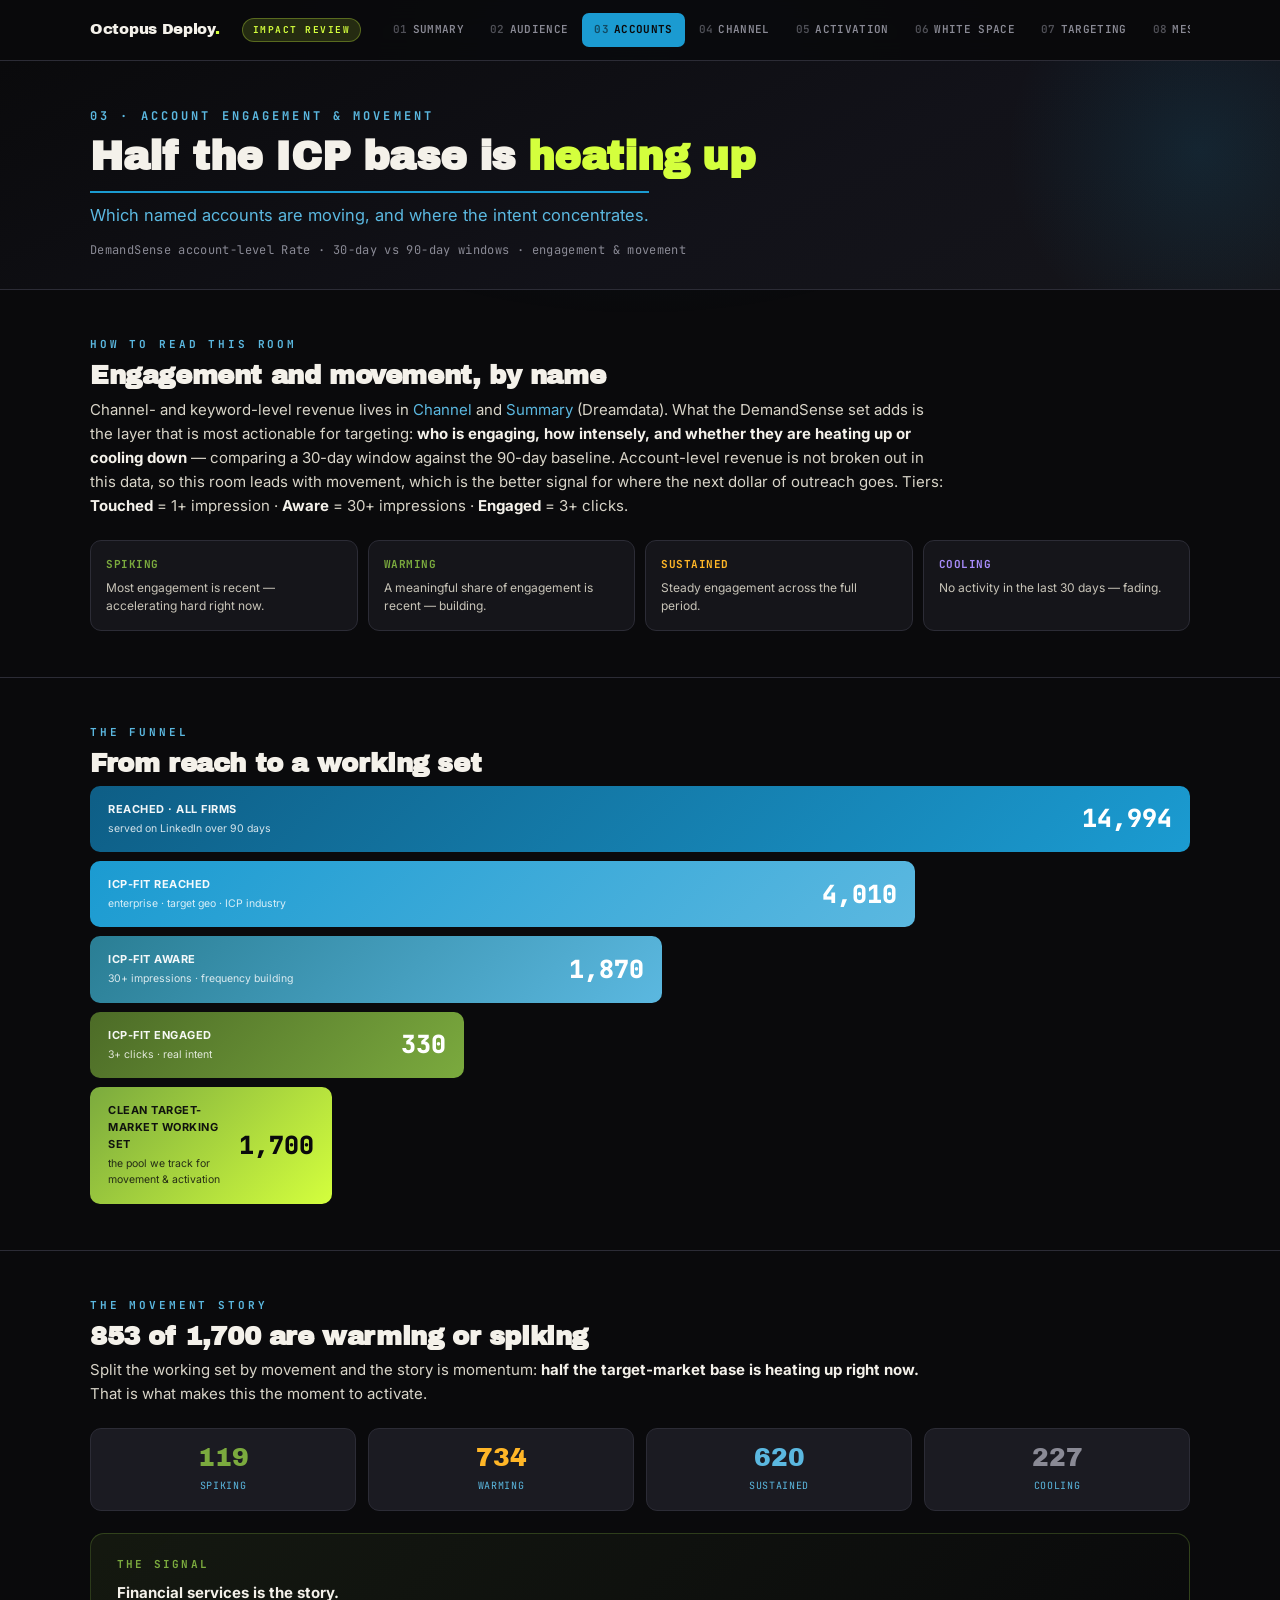
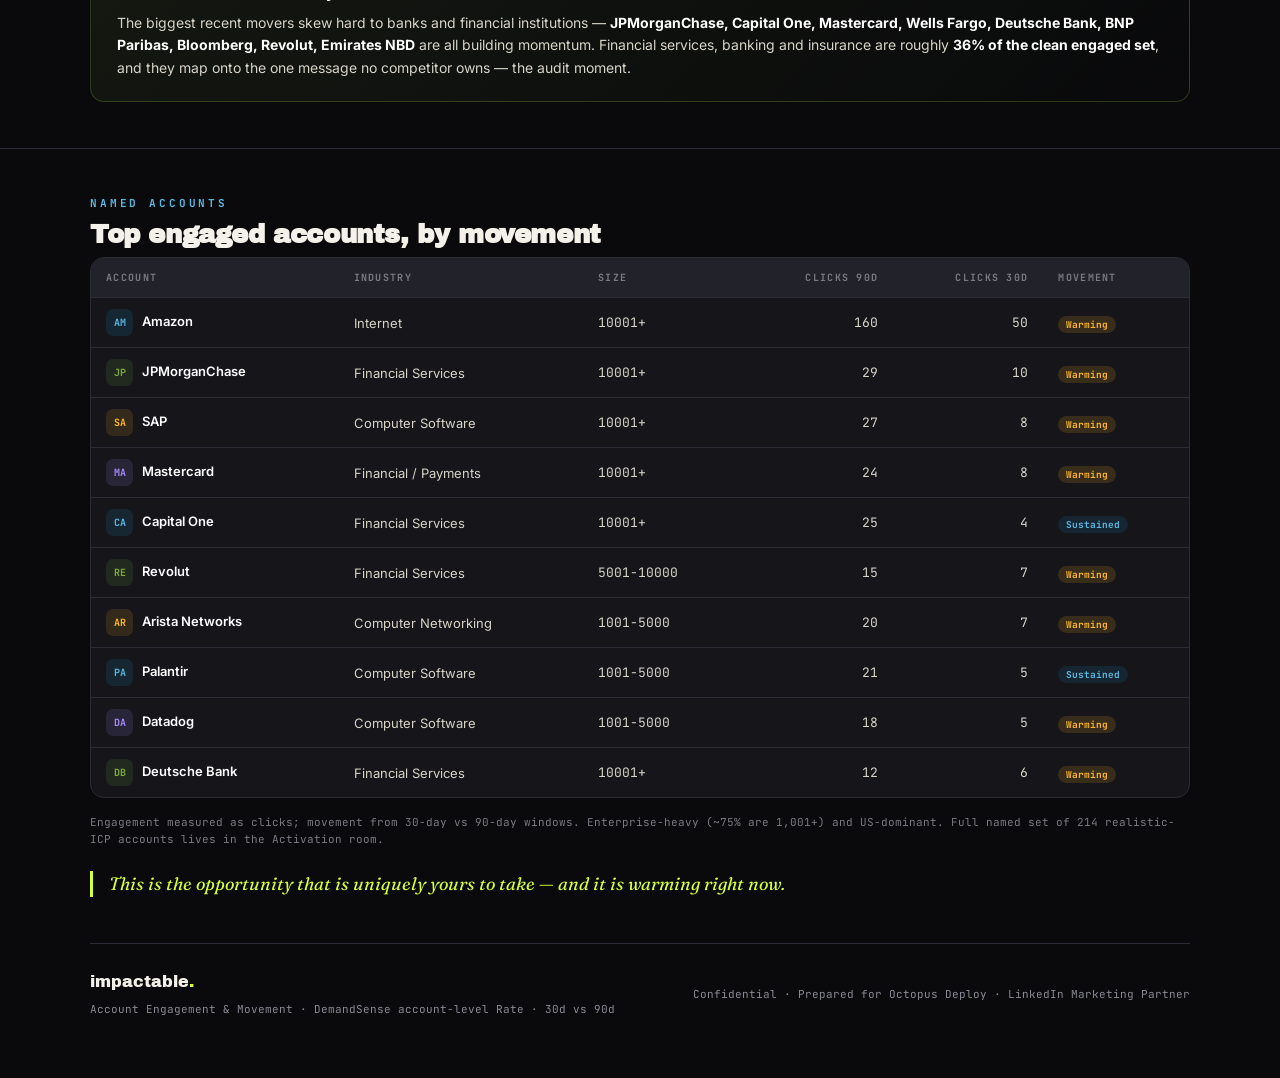
==== accounts.html @ c2908050 "Add files via upload" ====
<!DOCTYPE html><html lang="en"><head><meta charset="UTF-8"><meta name="viewport" content="width=device-width,initial-scale=1"><meta name="robots" content="noindex,nofollow">
<title>Accounts — Octopus Deploy Intelligence Room</title>
<link rel="preconnect" href="https://fonts.googleapis.com"><link rel="preconnect" href="https://fonts.gstatic.com" crossorigin>
<link href="https://fonts.googleapis.com/css2?family=Archivo+Black&family=Fraunces:ital,opsz,wght@0,9..144,400;0,9..144,500;0,9..144,600;1,9..144,400&family=Inter:wght@400;500;600;700;800&family=JetBrains+Mono:wght@400;500;700&display=swap" rel="stylesheet">
<link rel="stylesheet" href="tokens.css"></head><body><div class="glow"></div><nav class="nav"><div class="row"><a class="brand" href="index.html">Octopus Deploy<span class="d">.</span></a><span class="phase">Impact Review</span><div class="tabs"><a class="tab" href="index.html"><span class="n">01</span>Summary</a><a class="tab" href="audience.html"><span class="n">02</span>Audience</a><a class="tab active" href="accounts.html"><span class="n">03</span>Accounts</a><a class="tab" href="channel.html"><span class="n">04</span>Channel</a><a class="tab" href="activation.html"><span class="n">05</span>Activation</a><a class="tab" href="white-space.html"><span class="n">06</span>White Space</a><a class="tab" href="targeting.html"><span class="n">07</span>Targeting</a><a class="tab" href="messaging.html"><span class="n">08</span>Messaging</a><a class="tab" href="next-90.html"><span class="n">09</span>Next 90 Days</a><a class="tab" href="sources.html"><span class="n">10</span>Sources</a></div></div></nav>
<div class="rhero"><div class="wrap">
  <div class="rk">03 · Account Engagement &amp; Movement</div>
  <h1>Half the ICP base is <span class="c">heating up</span></h1>
  <div class="rsub">Which named accounts are moving, and where the intent concentrates.</div>
  <div class="rmeta">DemandSense account-level Rate · 30-day vs 90-day windows · engagement &amp; movement</div>
</div></div>

<section><div class="wrap">
  <div class="sl">How to read this room</div>
  <h2 class="st">Engagement and movement, by name</h2>
  <p class="sd">Channel- and keyword-level revenue lives in <a href="channel.html" style="color:var(--accent-bright)">Channel</a> and <a href="index.html" style="color:var(--accent-bright)">Summary</a> (Dreamdata). What the DemandSense set adds is the layer that is most actionable for targeting: <b>who is engaging, how intensely, and whether they are heating up or cooling down</b> — comparing a 30-day window against the 90-day baseline. Account-level revenue is not broken out in this data, so this room leads with movement, which is the better signal for where the next dollar of outreach goes. Tiers: <b>Touched</b> = 1+ impression · <b>Aware</b> = 30+ impressions · <b>Engaged</b> = 3+ clicks.</p>
  <div class="conf">
    <div class="cft high"><div class="ct">Spiking</div><p>Most engagement is recent — accelerating hard right now.</p></div>
    <div class="cft high"><div class="ct">Warming</div><p>A meaningful share of engagement is recent — building.</p></div>
    <div class="cft med"><div class="ct">Sustained</div><p>Steady engagement across the full period.</p></div>
    <div class="cft dir"><div class="ct">Cooling</div><p>No activity in the last 30 days — fading.</p></div>
  </div>
</div></section>

<section><div class="wrap">
  <div class="sl">The funnel</div>
  <h2 class="st">From reach to a working set</h2>
  <div class="funnel">
    <div class="fbar" style="background:linear-gradient(135deg,var(--accent-deep),var(--accent))"><div><div class="fn">REACHED · ALL FIRMS</div><div class="fnote">served on LinkedIn over 90 days</div></div><div class="fv">14,994</div></div>
    <div class="fbar" style="background:linear-gradient(135deg,var(--accent),var(--accent-bright));width:75%"><div><div class="fn">ICP-FIT REACHED</div><div class="fnote">enterprise · target geo · ICP industry</div></div><div class="fv">4,010</div></div>
    <div class="fbar" style="background:linear-gradient(135deg,#2A7E94,var(--accent-bright));width:52%"><div><div class="fn">ICP-FIT AWARE</div><div class="fnote">30+ impressions · frequency building</div></div><div class="fv">1,870</div></div>
    <div class="fbar" style="background:linear-gradient(135deg,#4C6B27,var(--positive));width:34%"><div><div class="fn">ICP-FIT ENGAGED</div><div class="fnote">3+ clicks · real intent</div></div><div class="fv">330</div></div>
    <div class="fbar" style="background:linear-gradient(135deg,var(--positive),var(--canopy));width:22%;color:var(--asphalt)"><div><div class="fn">CLEAN TARGET-MARKET WORKING SET</div><div class="fnote">the pool we track for movement &amp; activation</div></div><div class="fv">1,700</div></div>
  </div>
</div></section>

<section><div class="wrap">
  <div class="sl">The movement story</div>
  <h2 class="st">853 of 1,700 are warming or spiking</h2>
  <p class="sd">Split the working set by movement and the story is momentum: <b>half the target-market base is heating up right now.</b> That is what makes this the moment to activate.</p>
  <div class="band">
    <div class="kn"><div class="v" style="color:var(--positive)">119</div><div class="k">Spiking</div></div>
    <div class="kn"><div class="v" style="color:var(--warn)">734</div><div class="k">Warming</div></div>
    <div class="kn"><div class="v" style="color:var(--accent-bright)">620</div><div class="k">Sustained</div></div>
    <div class="kn"><div class="v" style="color:var(--muted)">227</div><div class="k">Cooling</div></div>
  </div>
  <div class="callout good"><div class="l">The signal</div><h4>Financial services is the story.</h4><p>The biggest recent movers skew hard to banks and financial institutions — <strong>JPMorganChase, Capital One, Mastercard, Wells Fargo, Deutsche Bank, BNP Paribas, Bloomberg, Revolut, Emirates NBD</strong> are all building momentum. Financial services, banking and insurance are roughly <strong>36% of the clean engaged set</strong>, and they map onto the one message no competitor owns — the audit moment.</p></div>
</div></section>

<section><div class="wrap">
  <div class="sl">Named accounts</div>
  <h2 class="st">Top engaged accounts, by movement</h2>
  <div class="tw"><table>
    <thead><tr><th>Account</th><th>Industry</th><th>Size</th><th class="r">Clicks 90d</th><th class="r">Clicks 30d</th><th>Movement</th></tr></thead>
    <tbody>
      <tr><td><span class="av" style="background:#1B9BD122;color:#5BB8E0">AM</span><span class="co">Amazon</span></td><td>Internet</td><td class="mono">10001+</td><td class="r mono">160</td><td class="r mono">50</td><td><span class="mv wrm">Warming</span></td></tr>
      <tr><td><span class="av" style="background:#7BAA3E22;color:#7BAA3E">JP</span><span class="co">JPMorganChase</span></td><td>Financial Services</td><td class="mono">10001+</td><td class="r mono">29</td><td class="r mono">10</td><td><span class="mv wrm">Warming</span></td></tr>
      <tr><td><span class="av" style="background:#FFB62722;color:#FFB627">SA</span><span class="co">SAP</span></td><td>Computer Software</td><td class="mono">10001+</td><td class="r mono">27</td><td class="r mono">8</td><td><span class="mv wrm">Warming</span></td></tr>
      <tr><td><span class="av" style="background:#A78BFA22;color:#A78BFA">MA</span><span class="co">Mastercard</span></td><td>Financial / Payments</td><td class="mono">10001+</td><td class="r mono">24</td><td class="r mono">8</td><td><span class="mv wrm">Warming</span></td></tr>
      <tr><td><span class="av" style="background:#1B9BD122;color:#5BB8E0">CA</span><span class="co">Capital One</span></td><td>Financial Services</td><td class="mono">10001+</td><td class="r mono">25</td><td class="r mono">4</td><td><span class="mv sus">Sustained</span></td></tr>
      <tr><td><span class="av" style="background:#7BAA3E22;color:#7BAA3E">RE</span><span class="co">Revolut</span></td><td>Financial Services</td><td class="mono">5001-10000</td><td class="r mono">15</td><td class="r mono">7</td><td><span class="mv wrm">Warming</span></td></tr>
      <tr><td><span class="av" style="background:#FFB62722;color:#FFB627">AR</span><span class="co">Arista Networks</span></td><td>Computer Networking</td><td class="mono">1001-5000</td><td class="r mono">20</td><td class="r mono">7</td><td><span class="mv wrm">Warming</span></td></tr>
      <tr><td><span class="av" style="background:#1B9BD122;color:#5BB8E0">PA</span><span class="co">Palantir</span></td><td>Computer Software</td><td class="mono">1001-5000</td><td class="r mono">21</td><td class="r mono">5</td><td><span class="mv sus">Sustained</span></td></tr>
      <tr><td><span class="av" style="background:#A78BFA22;color:#A78BFA">DA</span><span class="co">Datadog</span></td><td>Computer Software</td><td class="mono">1001-5000</td><td class="r mono">18</td><td class="r mono">5</td><td><span class="mv wrm">Warming</span></td></tr>
      <tr><td><span class="av" style="background:#7BAA3E22;color:#7BAA3E">DB</span><span class="co">Deutsche Bank</span></td><td>Financial Services</td><td class="mono">10001+</td><td class="r mono">12</td><td class="r mono">6</td><td><span class="mv wrm">Warming</span></td></tr>
    </tbody>
  </table></div>
  <div class="srcnote">Engagement measured as clicks; movement from 30-day vs 90-day windows. Enterprise-heavy (~75% are 1,001+) and US-dominant. Full named set of 214 realistic-ICP accounts lives in the Activation room.</div>
  <p class="sowhat">This is the opportunity that is uniquely yours to take — and it is warming right now.</p>
</div></section>
<div class="wrap"><div class="foot"><div><div class="fb">impactable<span class="d">.</span></div><div class="ft" style="margin-top:6px">Account Engagement &amp; Movement · DemandSense account-level Rate · 30d vs 90d</div></div><div class="ft">Confidential · Prepared for Octopus Deploy · LinkedIn Marketing Partner</div></div></div></body></html>
---- tokens.css ----
/* =====================================================================
   IMPACTABLE INTELLIGENCE ROOM — SHARED DESIGN SYSTEM
   Impactable Brand Bible v2 · client-agnostic template
   ---------------------------------------------------------------------
   Swap --accent (+ tints) per client. Everything else stays fixed.
   Linked by every page; edit here and all pages update.
   Fonts (load once in <head>):
   Archivo Black (display) · Fraunces (editorial) · Inter (body) · JetBrains Mono (data)
   ===================================================================== */
:root{
  /* === ACCENT (client-configurable) — Octopus = Impactable blue ===== */
  --accent:#1B9BD1; --accent-bright:#5BB8E0; --accent-deep:#0E5E86;
  --accent-soft:rgba(27,155,209,.12); --accent-soft-2:rgba(27,155,209,.26);
  /* signature secondary highlight (fixed brand) */
  --canopy:#D4FF3D; --canopy-soft:rgba(212,255,61,.14);
  /* === NEUTRAL RAMP (fixed) ========================================= */
  --asphalt:#0A0A0C; --navy:#0A0A0C; --concrete:#15151A; --court:#22222A; --court2:#1B1B22;
  --border:#2C2C36; --border2:#393943; --surface:#1C1C22;
  --bone:#F4F1EA; --white-bright:#FFFFFF; --chalk:#D8D4C8; --slate:#C8C4B8; --muted:#8A8A95; --slate-dim:#7A7A82;
  /* === SEMANTIC (verdict/status; fixed) ============================= */
  --positive:#7BAA3E; --warn:#FFB627; --alert:#FF5A1F; --info:#A78BFA; --li:#0A66C2;
  --positive-soft:rgba(123,170,62,.16); --warn-soft:rgba(255,182,39,.15); --alert-soft:rgba(255,90,31,.15); --info-soft:rgba(167,139,250,.16);
  /* === SCALE / TYPE ================================================= */
  --maxw:1160px; --radius-sm:8px; --radius:12px; --radius-lg:14px; --radius-xl:16px;
  --font:'Inter',-apple-system,system-ui,sans-serif; --disp:'Archivo Black',sans-serif; --serif:'Fraunces',serif; --mono:'JetBrains Mono',monospace;
}
*{margin:0;padding:0;box-sizing:border-box}
html{scroll-behavior:smooth}
body{background:var(--asphalt);color:var(--bone);font-family:var(--font);line-height:1.55;-webkit-font-smoothing:antialiased}
a{color:inherit;text-decoration:none}
.wrap,.container{max-width:var(--maxw);margin:0 auto;padding:0 30px;position:relative;z-index:1}
.mono{font-family:var(--mono)} .serif{font-family:var(--serif)} .canopy{color:var(--canopy)} .blue{color:var(--accent-bright)}

/* decorative */
.glow{position:fixed;top:-200px;left:50%;transform:translateX(-50%);width:900px;height:520px;background:radial-gradient(ellipse,rgba(27,155,209,.10),transparent 70%);z-index:0;pointer-events:none}

/* ---------- NAV ---------- */
.nav{position:sticky;top:0;z-index:50;background:rgba(10,10,12,.88);backdrop-filter:blur(12px);border-bottom:1px solid var(--border)}
.nav .row{display:flex;align-items:center;gap:20px;height:60px;max-width:var(--maxw);margin:0 auto;padding:0 30px}
.brand{font-family:var(--disp);font-size:15px;letter-spacing:-.3px;white-space:nowrap;color:var(--bone);flex:0 0 auto}
.brand .d{color:var(--canopy)}
.phase{font-family:var(--mono);font-size:9.5px;font-weight:700;letter-spacing:1.5px;text-transform:uppercase;color:var(--canopy);background:var(--canopy-soft);border:1px solid rgba(212,255,61,.3);padding:4px 10px;border-radius:100px;white-space:nowrap;margin-left:2px}
.tabs{display:flex;gap:2px;margin-left:auto;overflow-x:auto;scrollbar-width:none}
.tabs::-webkit-scrollbar{display:none}
.tab{font-family:var(--mono);font-size:11px;letter-spacing:.03em;color:var(--muted);padding:7px 11px;border-radius:7px;white-space:nowrap;border:1px solid transparent;transition:.15s;text-transform:uppercase;font-weight:600}
.tab:hover{color:var(--bone);background:var(--concrete)}
.tab.active{color:var(--asphalt);background:var(--accent);font-weight:700}
.tab .n{opacity:.55;margin-right:5px}

/* ---------- HERO (home) ---------- */
.hero{background:linear-gradient(155deg,#0A0A0C 0%,#101019 55%,#15151A 100%);border-bottom:1px solid var(--border);padding:60px 0 52px;position:relative;overflow:hidden}
.hero::after{content:"";position:absolute;right:-150px;top:-130px;width:480px;height:480px;background:radial-gradient(circle,rgba(27,155,209,.16),transparent 65%)}
.hero::before{content:"";position:absolute;left:-160px;bottom:-160px;width:380px;height:380px;background:radial-gradient(circle,rgba(212,255,61,.10),transparent 65%)}
.hero .wrap{position:relative;z-index:2}
.hk{font-family:var(--mono);font-size:12px;letter-spacing:.28em;color:var(--accent-bright);font-weight:700;text-transform:uppercase}
.htitle{font-family:var(--disp);font-size:52px;line-height:1.02;margin:14px 0 4px;letter-spacing:-.5px}
.htitle .c{color:var(--canopy)} .htitle .b{color:var(--accent-bright)}
.hlede{font-family:var(--serif);font-size:21px;line-height:1.42;color:var(--bone);max-width:780px;margin-top:16px}
.hlede b{color:var(--canopy);font-weight:600}
.hmeta{display:flex;gap:26px;flex-wrap:wrap;margin-top:26px}
.hmeta span{font-family:var(--mono);font-size:12px;color:var(--muted)}
.hmeta span b{display:block;color:var(--accent-bright);font-size:10px;letter-spacing:1.3px;text-transform:uppercase;margin-bottom:3px;font-weight:700}

/* ---------- PAGE HERO (interior) ---------- */
.rhero{padding:46px 0 30px;border-bottom:1px solid var(--border);background:linear-gradient(155deg,#0A0A0C 0%,#121219 60%,#15151A 100%);position:relative;overflow:hidden}
.rhero::after{content:"";position:absolute;right:-130px;top:-120px;width:420px;height:420px;background:radial-gradient(circle,rgba(27,155,209,.13),transparent 65%)}
.rhero .wrap{position:relative;z-index:2}
.rk{font-family:var(--mono);font-size:12px;letter-spacing:.26em;color:var(--accent-bright);font-weight:700;text-transform:uppercase}
.rhero h1{font-family:var(--disp);font-size:40px;line-height:1.04;margin:10px 0 4px;letter-spacing:-.4px}
.rhero h1 .c{color:var(--canopy)}
.rsub{font-size:16.5px;color:var(--blue-soft);color:var(--accent-bright);margin-top:10px;border-top:2px solid var(--accent);padding-top:10px;display:inline-block}
.rmeta{font-family:var(--mono);font-size:12px;color:var(--muted);margin-top:12px;letter-spacing:.03em}

/* ---------- SECTION PRIMITIVES ---------- */
section{padding:46px 0;border-bottom:1px solid var(--border)}
section:last-of-type{border-bottom:none}
.sl{font-family:var(--mono);font-size:11px;letter-spacing:.26em;text-transform:uppercase;color:var(--accent-bright);font-weight:700;margin-bottom:8px}
.st{font-family:var(--disp);font-size:26px;letter-spacing:-.4px;margin-bottom:8px;line-height:1.1}
.sd{color:var(--chalk);font-size:15px;max-width:860px;margin-bottom:22px;line-height:1.6}
.sd b{color:var(--bone)}
.sowhat{font-family:var(--serif);font-size:18px;font-style:italic;color:var(--canopy);margin-top:24px;padding-left:16px;border-left:3px solid var(--canopy);line-height:1.45}
.srcnote{font-family:var(--mono);font-size:11px;color:var(--slate-dim);margin-top:16px;line-height:1.5}

/* ---------- STAT CARDS ---------- */
.sg{display:grid;grid-template-columns:repeat(auto-fit,minmax(190px,1fr));gap:14px;margin-bottom:6px}
.sc{background:var(--concrete);border:1px solid var(--border);border-radius:var(--radius-lg);padding:22px;transition:.2s}
.sc:hover{border-color:var(--accent-soft-2);transform:translateY(-2px)}
.sc .lb{font-family:var(--mono);font-size:10px;letter-spacing:1.4px;text-transform:uppercase;color:var(--slate-dim);font-weight:600;margin-bottom:8px}
.sc .vl{font-family:var(--disp);font-size:30px;letter-spacing:-1px;line-height:1;color:var(--bone)}
.sc .vl .u{font-size:17px;color:var(--accent-bright)}
.sc .sb{font-size:11.5px;color:var(--slate);margin-top:8px;line-height:1.45}
.c-canopy .vl{color:var(--canopy)} .c-blue .vl{color:var(--accent-bright)} .c-moss .vl{color:var(--positive)} .c-clay .vl{color:var(--warn)} .c-white .vl{color:var(--white-bright)}

/* key numbers band */
.band{display:grid;grid-template-columns:repeat(auto-fit,minmax(150px,1fr));gap:12px}
.kn{background:var(--court2);border:1px solid var(--border);border-radius:11px;padding:16px;text-align:center}
.kn .v{font-family:var(--disp);font-size:25px;color:var(--canopy);line-height:1}
.kn .k{font-family:var(--mono);font-size:10px;color:var(--accent-bright);text-transform:uppercase;letter-spacing:.07em;margin-top:8px}

/* ---------- CARDS / TWO-COL ---------- */
.two{display:grid;grid-template-columns:1.1fr .9fr;gap:22px}
.cc{background:var(--concrete);border:1px solid var(--border);border-radius:var(--radius-lg);padding:24px}
.cc h3{font-size:14px;font-weight:700;margin-bottom:4px} .cc .h3sub{font-size:12px;color:var(--slate-dim);margin-bottom:16px}
.grid{display:flex;flex-wrap:wrap;gap:14px}
.g2>*{flex:1 1 calc(50% - 7px)} .g3>*{flex:1 1 calc(33.333% - 10px)} .g4>*{flex:1 1 calc(25% - 11px)}
.card{background:var(--concrete);border:1px solid var(--border);border-radius:12px;padding:18px 20px}
.card.acc-blue{border-top:3px solid var(--accent)} .card.acc-canopy{border-top:3px solid var(--canopy)} .card.acc-moss{border-top:3px solid var(--positive)} .card.acc-clay{border-top:3px solid var(--warn)} .card.acc-alert{border-top:3px solid var(--alert)}
.card .ck{font-family:var(--mono);font-size:11px;color:var(--accent-bright);letter-spacing:.09em;text-transform:uppercase} .card p{font-size:13.5px;color:var(--chalk);margin-top:8px;line-height:1.5} .card p b{color:var(--bone)}

/* ---------- CALLOUTS / NOTES ---------- */
.callout{border-radius:var(--radius-lg);padding:22px 26px;margin-top:22px}
.callout .l{font-family:var(--mono);font-size:11px;letter-spacing:.2em;text-transform:uppercase;margin-bottom:8px;font-weight:700}
.callout h4{font-size:15px;font-weight:700;margin-bottom:8px} .callout p{font-size:14px;color:var(--chalk);line-height:1.6} .callout p b,.callout p strong{color:var(--white-bright)}
.callout.good{background:linear-gradient(135deg,rgba(123,170,62,.09),transparent);border:1px solid rgba(123,170,62,.3)} .callout.good .l{color:var(--positive)}
.callout.info{background:linear-gradient(135deg,var(--accent-soft),transparent);border:1px solid var(--accent-soft-2)} .callout.info .l{color:var(--accent-bright)}
.callout.canopy{background:linear-gradient(135deg,var(--canopy-soft),rgba(27,155,209,.05));border:1px solid rgba(212,255,61,.4)} .callout.canopy .l{color:var(--canopy)}
.callout.warn{background:linear-gradient(135deg,var(--warn-soft),transparent);border:1px solid rgba(255,182,39,.3)} .callout.warn .l{color:var(--warn)}
.note{background:var(--concrete);border:1px solid var(--border);border-left:4px solid var(--accent);border-radius:11px;padding:16px 20px;margin-top:16px;font-size:13.5px;color:var(--chalk);line-height:1.55} .note b{color:var(--bone)} .note.canopy{border-left-color:var(--canopy)} .note.warn{border-left-color:var(--warn)}

/* ---------- EXPLORE / MODULE CARDS ---------- */
.exg{display:grid;grid-template-columns:repeat(auto-fit,minmax(250px,1fr));gap:16px}
.exc{background:var(--concrete);border:1px solid var(--border);border-radius:var(--radius-xl);padding:24px;display:flex;flex-direction:column;min-height:190px;transition:.2s}
.exc:hover{border-color:var(--accent);transform:translateY(-3px)}
.pill{font-family:var(--mono);font-size:9.5px;letter-spacing:1.4px;text-transform:uppercase;font-weight:700;padding:4px 10px;border-radius:100px;align-self:flex-start;margin-bottom:13px}
.pill.data{background:var(--positive-soft);color:var(--positive)} .pill.found{background:var(--accent-soft);color:var(--accent-bright)} .pill.plan{background:var(--canopy-soft);color:var(--canopy)}
.exc .ex-ey{font-family:var(--mono);font-size:10px;letter-spacing:1.3px;text-transform:uppercase;color:var(--slate-dim);font-weight:600;margin-bottom:6px}
.exc h3{font-family:var(--disp);font-size:18px;letter-spacing:-.3px;margin-bottom:9px;line-height:1.15}
.exc p{font-size:12.5px;color:var(--slate);line-height:1.5;flex-grow:1}
.exc .go{margin-top:15px;font-family:var(--mono);font-size:12px;font-weight:700;color:var(--canopy)} .exc .go::after{content:" →"}

/* ---------- STORY ARC ---------- */
.arc{display:flex;align-items:stretch;gap:0;margin-top:16px;flex-wrap:wrap}
.arcstep{flex:1;min-width:140px;background:var(--concrete);border:1px solid var(--border);border-radius:11px;padding:15px}
.arcstep .num{font-family:var(--mono);font-size:11px;color:var(--accent-bright);font-weight:700}
.arcstep h4{font-size:14px;margin:6px 0 4px;color:var(--bone)} .arcstep p{font-size:12px;color:var(--muted);line-height:1.4}
.arcarrow{display:flex;align-items:center;color:var(--accent);font-size:19px;padding:0 4px}

/* ---------- FUNNELS ---------- */
.funnel{display:flex;flex-direction:column;gap:9px}
.fbar{border-radius:10px;padding:15px 18px;color:var(--white-bright);display:flex;justify-content:space-between;align-items:center;transition:.2s}
.fbar:hover{transform:translateX(3px)}
.fbar .fn{font-size:11px;letter-spacing:.5px;font-weight:700;opacity:.95} .fbar .fnote{font-size:10.5px;opacity:.82;margin-top:3px;font-weight:400;max-width:360px}
.fbar .fv{font-family:var(--mono);font-weight:800;font-size:25px;line-height:1}
.fbar.ghost{background:repeating-linear-gradient(45deg,rgba(122,122,130,.09),rgba(122,122,130,.09) 8px,rgba(122,122,130,.03) 8px,rgba(122,122,130,.03) 16px);border:1px dashed rgba(122,122,130,.34);color:var(--slate)}
.fun{display:flex;flex-wrap:wrap;gap:10px}
.fstep{flex:1;min-width:150px;background:var(--concrete);border:1px solid var(--border);border-radius:var(--radius);padding:16px 18px}
.fstep .fn{font-family:var(--disp);font-size:22px;color:var(--white-bright)} .fstep .fl{font-size:11.5px;color:var(--slate);margin-top:4px;line-height:1.4}

/* ---------- BENCHMARK / SEGMENT BARS ---------- */
.bmk{display:flex;flex-direction:column;gap:13px;margin-top:6px}
.bmkrow{display:flex;align-items:center;gap:12px}
.bmkrow .bl{min-width:150px;font-size:12.5px;color:var(--slate)} .bmkrow .bbar{flex:1;height:14px;background:var(--surface);border-radius:7px;overflow:hidden} .bmkrow .bbar i{display:block;height:100%;border-radius:7px} .bmkrow .bv{min-width:56px;text-align:right;font-family:var(--mono);font-weight:700;font-size:13.5px;color:var(--white-bright)}
.bmknote{font-size:11.5px;color:var(--slate);margin-top:14px;line-height:1.5}
.bar-row{display:flex;align-items:center;gap:14px;padding:9px 0;border-bottom:1px solid var(--border)}
.bar-row:last-child{border-bottom:none}
.bar-row .bl{flex:0 0 210px;font-size:13.5px;color:var(--bone);font-weight:600} .bar-row .bt{flex:1;height:22px;border-radius:5px;background:var(--court);overflow:hidden} .bar-row .bt>i{display:block;height:100%;border-radius:5px} .bar-row .bv{flex:0 0 92px;text-align:right;font-family:var(--mono);font-size:12px;color:var(--chalk)}

/* ---------- TABLES + VERDICT PILLS ---------- */
.tw{overflow-x:auto;border-radius:var(--radius-lg);border:1px solid var(--border);background:var(--concrete)}
table{width:100%;border-collapse:collapse;font-size:13px}
thead{background:var(--court)} th{padding:12px 15px;text-align:left;font-family:var(--mono);font-size:10px;letter-spacing:1.3px;text-transform:uppercase;color:var(--slate-dim);font-weight:700;border-bottom:1px solid var(--border);white-space:nowrap}
th.r,td.r{text-align:right} td{padding:11px 15px;border-bottom:1px solid #1b2735;border-bottom-color:var(--border);white-space:nowrap;color:var(--chalk);vertical-align:middle} tr:last-child td{border-bottom:none} tbody tr:hover{background:rgba(27,155,209,.04)}
td b,.cn{color:var(--white-bright);font-weight:600}
.vb{font-family:var(--mono);font-size:10px;font-weight:700;letter-spacing:.4px;padding:3px 9px;border-radius:6px;white-space:nowrap;text-transform:uppercase}
.vb.v-pos{background:var(--positive-soft);color:var(--positive)} .vb.v-info{background:var(--accent-soft);color:var(--accent-bright)} .vb.v-warn{background:var(--warn-soft);color:var(--warn)} .vb.v-test{background:var(--info-soft);color:var(--info)} .vb.v-alert{background:var(--alert-soft);color:var(--alert)}
.mv{font-family:var(--mono);font-size:9.5px;font-weight:700;padding:2px 8px;border-radius:100px;white-space:nowrap}
.mv.spk{background:var(--positive-soft);color:var(--positive)} .mv.wrm{background:var(--warn-soft);color:var(--warn)} .mv.sus{background:var(--accent-soft);color:var(--accent-bright)} .mv.cool{background:rgba(122,122,130,.15);color:var(--muted)}
.av{display:inline-flex;align-items:center;justify-content:center;width:27px;height:27px;border-radius:7px;font-family:var(--mono);font-size:10px;font-weight:700;flex:0 0 auto;margin-right:9px;vertical-align:middle}
.co{font-weight:600;color:var(--white-bright)}

/* ---------- INSIGHT / PERSONA CARDS ---------- */
.cards{display:grid;grid-template-columns:1fr 1fr;gap:16px}
.ins{background:var(--concrete);border:1px solid var(--border);border-radius:var(--radius);padding:20px} .ins:hover{border-color:var(--accent-soft-2)}
.ins.good{border-left:3px solid var(--positive)} .ins.opp{border-left:3px solid var(--warn)} .ins.ind{border-left:3px solid var(--accent-bright)} .ins.cut{border-left:3px solid var(--alert)}
.ins .tag{font-family:var(--mono);font-size:10px;font-weight:700;letter-spacing:1px;text-transform:uppercase;margin-bottom:8px}
.ins.good .tag{color:var(--positive)} .ins.opp .tag{color:var(--warn)} .ins.ind .tag{color:var(--accent-bright)} .ins.cut .tag{color:var(--alert)}
.ins h4{font-size:15px;font-weight:700;margin-bottom:7px} .ins p{font-size:13px;color:var(--slate);line-height:1.55} .ins b{color:var(--white-bright)}
.pc{background:var(--concrete);border:1px solid var(--border);border-radius:var(--radius);padding:20px;border-top:3px solid var(--positive)}
.pc.champ{border-top-color:var(--positive)} .pc.budget{border-top-color:var(--accent)} .pc.compliance{border-top-color:var(--warn)} .pc.argo{border-top-color:var(--info)}
.pc h4{font-size:16px;font-weight:700;margin-bottom:3px} .pc .role{font-size:12px;color:var(--accent-bright);margin-bottom:12px}
.pc .stats{font-family:var(--mono);font-size:11.5px;color:var(--slate);line-height:1.7;margin-bottom:12px;border-top:1px solid var(--border);border-bottom:1px solid var(--border);padding:10px 0} .pc .stats b{color:var(--white-bright)}
.pc .act{font-size:12.5px;color:var(--slate);line-height:1.55} .pc .act b{color:var(--white-bright)}

/* ---------- STRATEGY BLOCKS ---------- */
.tiers{display:grid;grid-template-columns:repeat(auto-fit,minmax(230px,1fr));gap:16px}
.tier{background:var(--concrete);border:1px solid var(--border);border-radius:var(--radius-lg);padding:22px;border-left:3px solid var(--accent)}
.tier.warm{border-left-color:var(--warn)} .tier.abm{border-left-color:var(--positive)} .tier.cold{border-left-color:var(--slate-dim)} .tier.canopy{border-left-color:var(--canopy)}
.tier .tn{font-size:15px;font-weight:700;margin-bottom:8px} .tier p{font-size:13px;color:var(--slate);line-height:1.55;margin-bottom:8px} .tier ul{list-style:none} .tier li{font-size:12.5px;color:var(--slate);line-height:1.5;margin-bottom:6px;padding-left:14px;position:relative} .tier li::before{content:"";position:absolute;left:0;top:7px;width:6px;height:6px;border-radius:50%;background:var(--accent)} .tier li b{color:var(--white-bright)}
.uvp{background:linear-gradient(135deg,var(--accent-soft),rgba(212,255,61,.04));border:1px solid var(--accent-soft-2);border-radius:var(--radius-lg);padding:24px 26px}
.uvp .l{font-family:var(--mono);font-size:10px;letter-spacing:1.5px;text-transform:uppercase;color:var(--canopy);font-weight:700;margin-bottom:10px} .uvp p{font-family:var(--serif);font-size:20px;font-style:italic;color:var(--white-bright);line-height:1.45}
.chips{display:flex;flex-wrap:wrap;gap:8px} .chip{font-size:12px;color:var(--slate);background:var(--concrete);border:1px solid var(--border);border-radius:100px;padding:8px 14px} .chip b{color:var(--white-bright)}
.gaps{display:grid;grid-template-columns:repeat(auto-fit,minmax(255px,1fr));gap:16px}
.gap{background:var(--concrete);border:1px solid var(--border);border-radius:var(--radius);padding:20px;border-left:3px solid var(--canopy)}
.gap .n{font-family:var(--mono);font-size:10px;letter-spacing:1px;text-transform:uppercase;color:var(--slate-dim);margin-bottom:6px} .gap h4{font-size:15px;font-weight:700;margin-bottom:6px} .gap p{font-size:12.5px;color:var(--slate);line-height:1.5} .gap p b{color:var(--white-bright)} .gap .opp{display:inline-block;margin-top:10px;font-family:var(--mono);font-size:11px;color:var(--canopy)}
.own{display:grid;grid-template-columns:1fr 1fr;gap:16px}
.ocol{background:var(--concrete);border:1px solid var(--border);border-radius:var(--radius);padding:20px} .ocol.dial{border-left:3px solid var(--alert)} .ocol.lead{border-left:3px solid var(--positive)}
.ocol h4{font-size:13px;font-weight:700;margin-bottom:10px} .ocol ul{list-style:none} .ocol li{font-size:12.5px;color:var(--slate);line-height:1.5;margin-bottom:7px;padding-left:16px;position:relative} .ocol.dial li::before{content:"–";position:absolute;left:0;color:var(--alert)} .ocol.lead li::before{content:"+";position:absolute;left:0;color:var(--positive)} .ocol.lead li b{color:var(--white-bright)}
.targ{display:grid;grid-template-columns:repeat(3,1fr);gap:14px}
.tcard{background:var(--concrete);border:1px solid var(--border);border-radius:var(--radius);padding:18px} .tcard.pri{border-left:3px solid var(--positive)} .tcard.sec{border-left:3px solid var(--warn)} .tcard.de{border-left:3px solid var(--slate-dim)}
.tcard .tl{font-family:var(--mono);font-size:10px;font-weight:700;letter-spacing:1px;text-transform:uppercase;color:var(--slate-dim);margin-bottom:8px} .tcard h4{font-size:14px;font-weight:700;margin-bottom:6px} .tcard p{font-size:12.5px;color:var(--slate);line-height:1.5} .tcard .flt{display:flex;flex-wrap:wrap;gap:6px;margin-top:10px} .tcard .flt span{font-family:var(--mono);font-size:10px;color:var(--slate);background:var(--accent-soft);border:1px solid var(--border);border-radius:6px;padding:4px 8px}
.kw{display:grid;grid-template-columns:repeat(3,1fr);gap:14px}
.kwc{background:var(--concrete);border:1px solid var(--border);border-radius:var(--radius);padding:18px;border-top:3px solid var(--positive)} .kwc.hi{border-top-color:var(--positive)} .kwc.med{border-top-color:var(--warn)} .kwc.lo{border-top-color:var(--slate-dim)}
.kwc h4{font-size:13px;font-weight:700;margin-bottom:10px} .kwc.hi h4{color:var(--positive)} .kwc.med h4{color:var(--warn)} .kwc.lo h4{color:var(--slate)} .kwc ul{list-style:none} .kwc li{font-size:12px;color:var(--slate);line-height:1.65} .kwc li b{color:var(--white-bright)}
.steps{counter-reset:s;display:grid;gap:12px}
.step{background:var(--concrete);border:1px solid var(--border);border-radius:var(--radius);padding:16px 18px 16px 56px;position:relative}
.step::before{counter-increment:s;content:counter(s);position:absolute;left:16px;top:16px;width:26px;height:26px;border-radius:8px;background:var(--accent-soft);color:var(--accent-bright);font-family:var(--mono);font-size:13px;font-weight:700;display:flex;align-items:center;justify-content:center}
.step h4{font-size:13.5px;font-weight:700;margin-bottom:3px} .step p{font-size:12.5px;color:var(--slate);line-height:1.5} .step p b{color:var(--white-bright)}
.bbar{display:flex;height:50px;border-radius:9px;overflow:hidden;border:1px solid var(--border);margin-top:14px;font-family:var(--mono);font-weight:700}
.bbar div{display:flex;flex-direction:column;align-items:center;justify-content:center;font-size:12.5px;color:#fff;line-height:1.3} .bbar div span{font-size:10.5px;font-weight:500;opacity:.85}
.seg-li{background:var(--li);flex:48} .seg-g{background:var(--warn);color:#1a1a1a !important;flex:52}

/* month roadmap cards */
.months{display:grid;grid-template-columns:repeat(3,1fr);gap:14px}
.mo{background:var(--concrete);border:1px solid var(--border);border-radius:var(--radius-lg);padding:20px;border-top:3px solid var(--accent)} .mo.m2{border-top-color:var(--warn)} .mo.m3{border-top-color:var(--positive)}
.mo .mp{font-family:var(--mono);font-size:11px;letter-spacing:1px;text-transform:uppercase;color:var(--accent-bright)} .mo.m2 .mp{color:var(--warn)} .mo.m3 .mp{color:var(--positive)}
.mo h4{font-size:15px;margin:5px 0 10px} .mo ul{list-style:none} .mo li{font-size:12.5px;color:var(--chalk);line-height:1.45;margin-bottom:8px;padding-left:15px;position:relative} .mo li::before{content:"→";position:absolute;left:0;color:var(--accent)}

/* ---------- DATA ROOM ---------- */
.srcgrid{display:grid;grid-template-columns:repeat(auto-fit,minmax(250px,1fr));gap:16px}
.src{background:var(--concrete);border:1px solid var(--border);border-radius:var(--radius-lg);padding:22px;border-top:3px solid var(--accent)} .src.s2{border-top-color:var(--positive)} .src.s3{border-top-color:var(--info)}
.src .sn{font-size:15px;font-weight:700;margin-bottom:3px} .src .sm{font-family:var(--mono);font-size:10.5px;color:var(--slate-dim);text-transform:uppercase;letter-spacing:.5px;margin-bottom:12px} .src .rowl{font-size:12.5px;color:var(--slate);line-height:1.5;margin-bottom:8px} .src .rowl b{color:var(--white-bright)}
.defs{display:grid;grid-template-columns:1fr 1fr;gap:12px} .def{background:var(--concrete);border:1px solid var(--border);border-radius:10px;padding:14px 16px} .def dt{font-size:13px;font-weight:700;color:var(--white-bright);margin-bottom:3px} .def dd{font-size:12.5px;color:var(--slate);line-height:1.5}
.conf{display:flex;gap:10px;flex-wrap:wrap} .cft{flex:1;min-width:150px;background:var(--concrete);border:1px solid var(--border);border-radius:11px;padding:15px} .cft .ct{font-family:var(--mono);font-size:11px;font-weight:700;text-transform:uppercase;letter-spacing:.5px;margin-bottom:6px} .cft.high .ct{color:var(--positive)} .cft.med .ct{color:var(--warn)} .cft.dir .ct{color:var(--info)} .cft p{font-size:12px;color:var(--slate);line-height:1.5}

/* ---------- FOOTER ---------- */
.foot{border-top:1px solid var(--border);padding:26px 0 60px;display:flex;justify-content:space-between;align-items:center;flex-wrap:wrap;gap:12px}
.foot .fb{font-family:var(--disp);font-size:16px} .foot .fb .d{color:var(--canopy)}
.foot .ft{font-family:var(--mono);font-size:11px;color:var(--muted)}

@keyframes fadeUp{from{opacity:0;transform:translateY(14px)}to{opacity:1;transform:translateY(0)}}
.anim{animation:fadeUp .5s ease both} .d1{animation-delay:.05s} .d2{animation-delay:.1s} .d3{animation-delay:.15s} .d4{animation-delay:.2s}

@media(max-width:860px){
  .htitle{font-size:36px} .rhero h1{font-size:30px}
  .two,.cards,.own{grid-template-columns:1fr} .targ,.kw,.months{grid-template-columns:1fr}
  .g2>*,.g3>*,.g4>*{flex:1 1 100%} .bar-row .bl{flex:0 0 120px} .arcarrow{transform:rotate(90deg)}
  .nav .row{gap:10px}
}
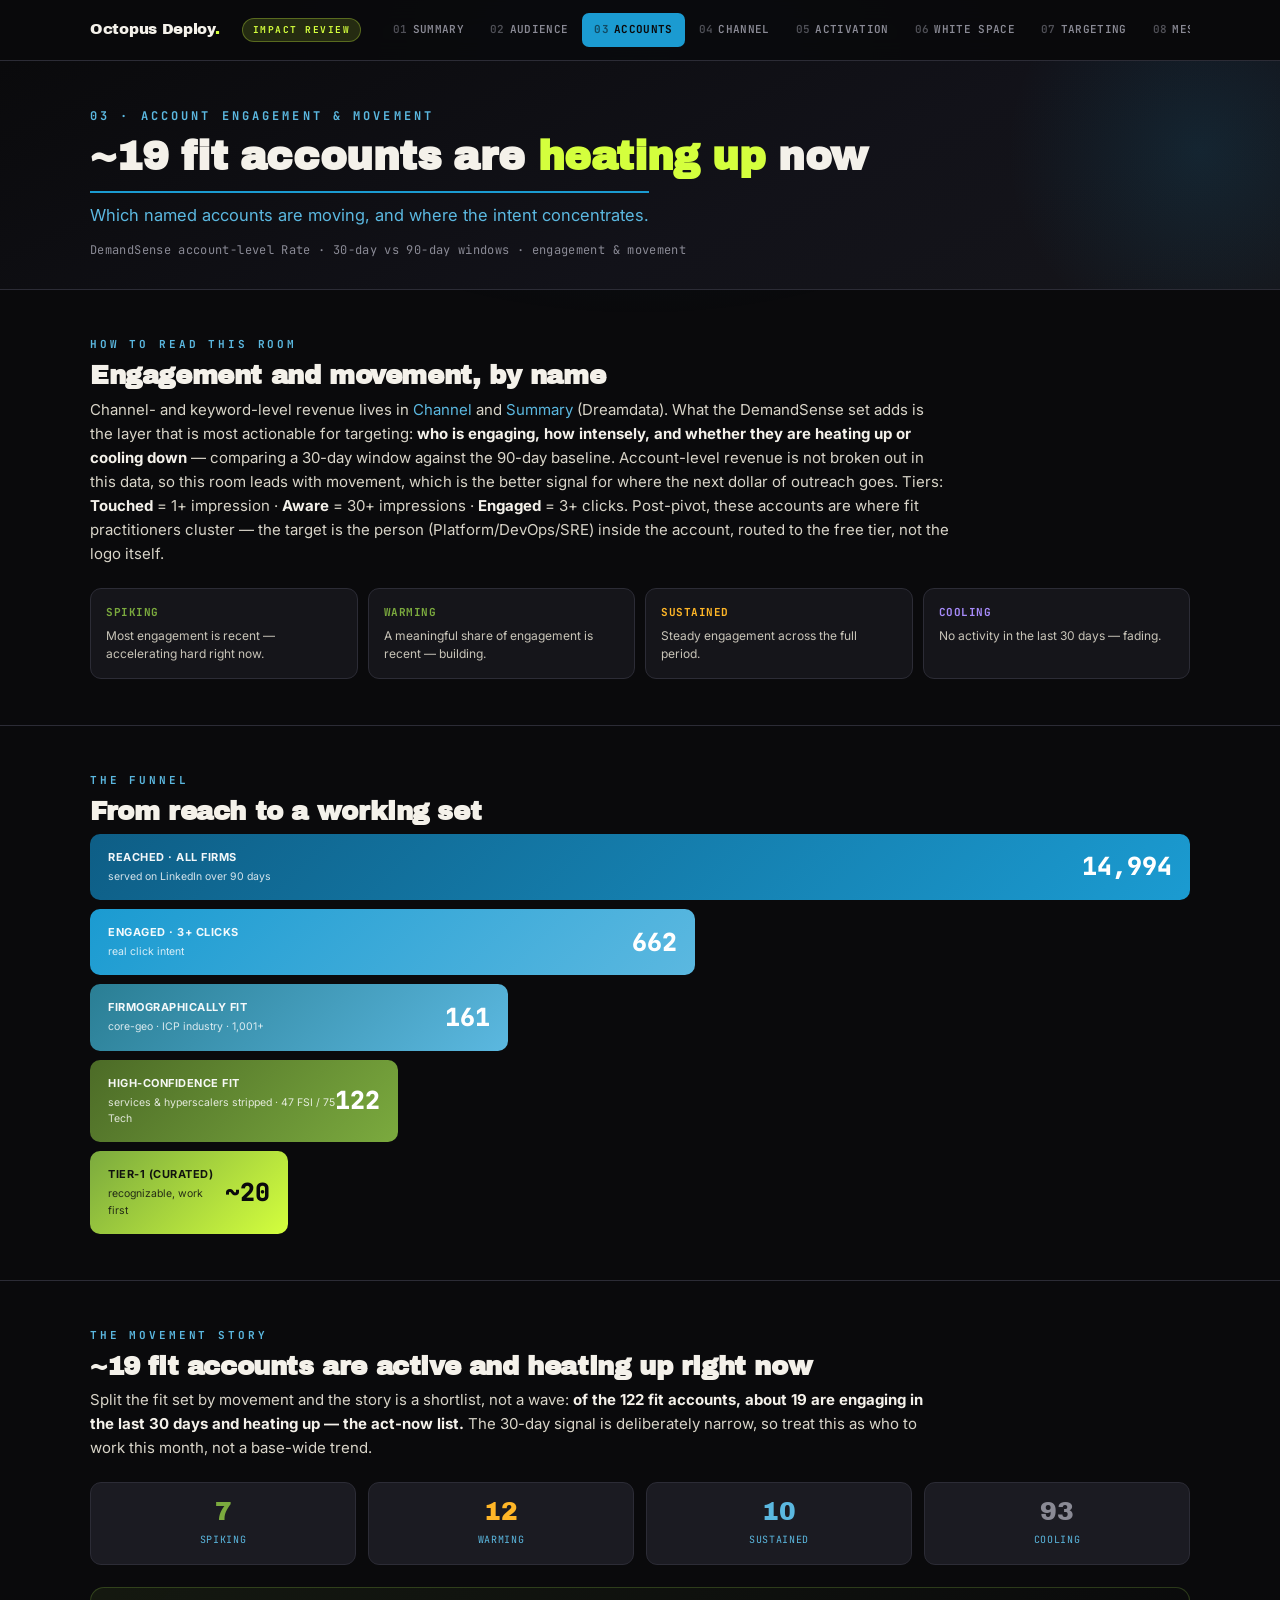
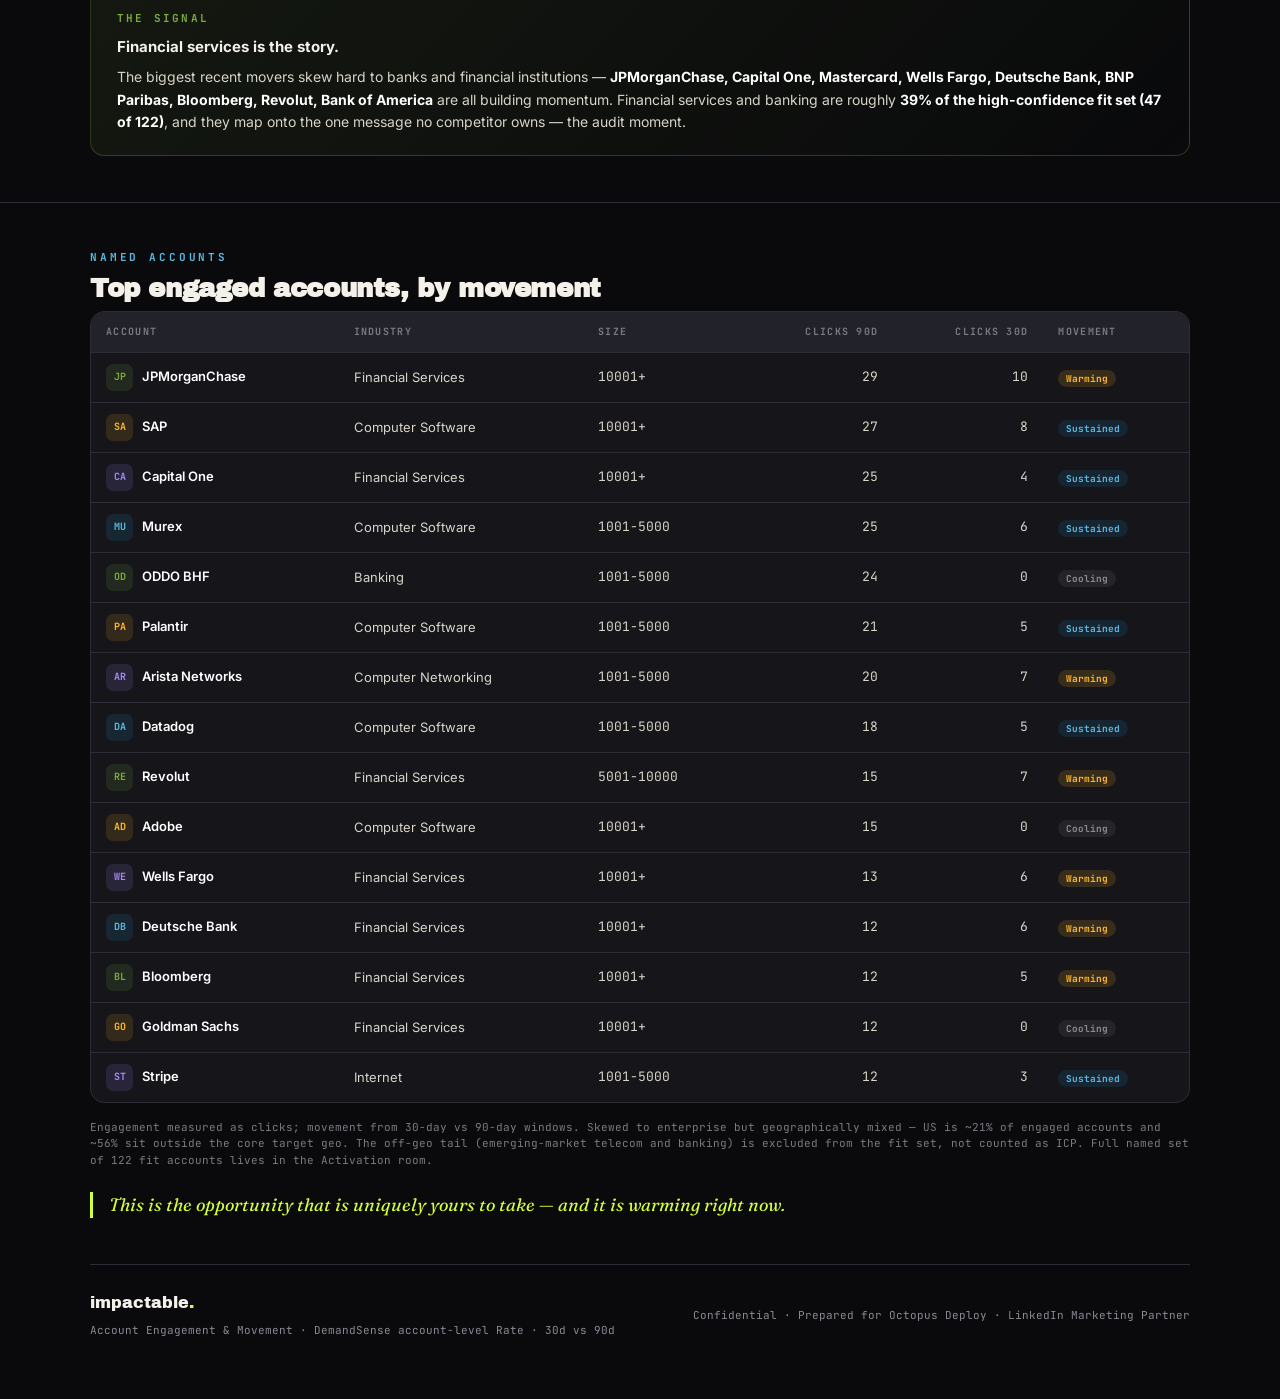
==== commit 2213a861: "fix(accounts): correct geo, ICP label, funnel, movement to verified values - Kill false "US-dominant" ====
--- a/accounts.html
+++ b/accounts.html
@@ -5,7 +5,7 @@
 <link rel="stylesheet" href="tokens.css"></head><body><div class="glow"></div><nav class="nav"><div class="row"><a class="brand" href="index.html">Octopus Deploy<span class="d">.</span></a><span class="phase">Impact Review</span><div class="tabs"><a class="tab" href="index.html"><span class="n">01</span>Summary</a><a class="tab" href="audience.html"><span class="n">02</span>Audience</a><a class="tab active" href="accounts.html"><span class="n">03</span>Accounts</a><a class="tab" href="channel.html"><span class="n">04</span>Channel</a><a class="tab" href="activation.html"><span class="n">05</span>Activation</a><a class="tab" href="white-space.html"><span class="n">06</span>White Space</a><a class="tab" href="targeting.html"><span class="n">07</span>Targeting</a><a class="tab" href="messaging.html"><span class="n">08</span>Messaging</a><a class="tab" href="next-90.html"><span class="n">09</span>Next 90 Days</a><a class="tab" href="sources.html"><span class="n">10</span>Sources</a></div></div></nav>
 <div class="rhero"><div class="wrap">
   <div class="rk">03 · Account Engagement &amp; Movement</div>
-  <h1>Half the ICP base is <span class="c">heating up</span></h1>
+  <h1>~19 fit accounts are <span class="c">heating up</span> now</h1>
   <div class="rsub">Which named accounts are moving, and where the intent concentrates.</div>
   <div class="rmeta">DemandSense account-level Rate · 30-day vs 90-day windows · engagement &amp; movement</div>
 </div></div>
@@ -13,7 +13,7 @@
 <section><div class="wrap">
   <div class="sl">How to read this room</div>
   <h2 class="st">Engagement and movement, by name</h2>
-  <p class="sd">Channel- and keyword-level revenue lives in <a href="channel.html" style="color:var(--accent-bright)">Channel</a> and <a href="index.html" style="color:var(--accent-bright)">Summary</a> (Dreamdata). What the DemandSense set adds is the layer that is most actionable for targeting: <b>who is engaging, how intensely, and whether they are heating up or cooling down</b> — comparing a 30-day window against the 90-day baseline. Account-level revenue is not broken out in this data, so this room leads with movement, which is the better signal for where the next dollar of outreach goes. Tiers: <b>Touched</b> = 1+ impression · <b>Aware</b> = 30+ impressions · <b>Engaged</b> = 3+ clicks.</p>
+  <p class="sd">Channel- and keyword-level revenue lives in <a href="channel.html" style="color:var(--accent-bright)">Channel</a> and <a href="index.html" style="color:var(--accent-bright)">Summary</a> (Dreamdata). What the DemandSense set adds is the layer that is most actionable for targeting: <b>who is engaging, how intensely, and whether they are heating up or cooling down</b> — comparing a 30-day window against the 90-day baseline. Account-level revenue is not broken out in this data, so this room leads with movement, which is the better signal for where the next dollar of outreach goes. Tiers: <b>Touched</b> = 1+ impression · <b>Aware</b> = 30+ impressions · <b>Engaged</b> = 3+ clicks. Post-pivot, these accounts are where fit practitioners cluster — the target is the person (Platform/DevOps/SRE) inside the account, routed to the free tier, not the logo itself.</p>
   <div class="conf">
     <div class="cft high"><div class="ct">Spiking</div><p>Most engagement is recent — accelerating hard right now.</p></div>
     <div class="cft high"><div class="ct">Warming</div><p>A meaningful share of engagement is recent — building.</p></div>
@@ -27,24 +27,24 @@
   <h2 class="st">From reach to a working set</h2>
   <div class="funnel">
     <div class="fbar" style="background:linear-gradient(135deg,var(--accent-deep),var(--accent))"><div><div class="fn">REACHED · ALL FIRMS</div><div class="fnote">served on LinkedIn over 90 days</div></div><div class="fv">14,994</div></div>
-    <div class="fbar" style="background:linear-gradient(135deg,var(--accent),var(--accent-bright));width:75%"><div><div class="fn">ICP-FIT REACHED</div><div class="fnote">enterprise · target geo · ICP industry</div></div><div class="fv">4,010</div></div>
-    <div class="fbar" style="background:linear-gradient(135deg,#2A7E94,var(--accent-bright));width:52%"><div><div class="fn">ICP-FIT AWARE</div><div class="fnote">30+ impressions · frequency building</div></div><div class="fv">1,870</div></div>
-    <div class="fbar" style="background:linear-gradient(135deg,#4C6B27,var(--positive));width:34%"><div><div class="fn">ICP-FIT ENGAGED</div><div class="fnote">3+ clicks · real intent</div></div><div class="fv">330</div></div>
-    <div class="fbar" style="background:linear-gradient(135deg,var(--positive),var(--canopy));width:22%;color:var(--asphalt)"><div><div class="fn">CLEAN TARGET-MARKET WORKING SET</div><div class="fnote">the pool we track for movement &amp; activation</div></div><div class="fv">1,700</div></div>
+    <div class="fbar" style="background:linear-gradient(135deg,var(--accent),var(--accent-bright));width:55%"><div><div class="fn">ENGAGED · 3+ CLICKS</div><div class="fnote">real click intent</div></div><div class="fv">662</div></div>
+    <div class="fbar" style="background:linear-gradient(135deg,#2A7E94,var(--accent-bright));width:38%"><div><div class="fn">FIRMOGRAPHICALLY FIT</div><div class="fnote">core-geo · ICP industry · 1,001+</div></div><div class="fv">161</div></div>
+    <div class="fbar" style="background:linear-gradient(135deg,#4C6B27,var(--positive));width:28%"><div><div class="fn">HIGH-CONFIDENCE FIT</div><div class="fnote">services &amp; hyperscalers stripped · 47 FSI / 75 Tech</div></div><div class="fv">122</div></div>
+    <div class="fbar" style="background:linear-gradient(135deg,var(--positive),var(--canopy));width:18%;color:var(--asphalt)"><div><div class="fn">TIER-1 (CURATED)</div><div class="fnote">recognizable, work first</div></div><div class="fv">~20</div></div>
   </div>
 </div></section>
 
 <section><div class="wrap">
   <div class="sl">The movement story</div>
-  <h2 class="st">853 of 1,700 are warming or spiking</h2>
-  <p class="sd">Split the working set by movement and the story is momentum: <b>half the target-market base is heating up right now.</b> That is what makes this the moment to activate.</p>
+  <h2 class="st">~19 fit accounts are active and heating up right now</h2>
+  <p class="sd">Split the fit set by movement and the story is a shortlist, not a wave: <b>of the 122 fit accounts, about 19 are engaging in the last 30 days and heating up — the act-now list.</b> The 30-day signal is deliberately narrow, so treat this as who to work this month, not a base-wide trend.</p>
   <div class="band">
-    <div class="kn"><div class="v" style="color:var(--positive)">119</div><div class="k">Spiking</div></div>
-    <div class="kn"><div class="v" style="color:var(--warn)">734</div><div class="k">Warming</div></div>
-    <div class="kn"><div class="v" style="color:var(--accent-bright)">620</div><div class="k">Sustained</div></div>
-    <div class="kn"><div class="v" style="color:var(--muted)">227</div><div class="k">Cooling</div></div>
+    <div class="kn"><div class="v" style="color:var(--positive)">7</div><div class="k">Spiking</div></div>
+    <div class="kn"><div class="v" style="color:var(--warn)">12</div><div class="k">Warming</div></div>
+    <div class="kn"><div class="v" style="color:var(--accent-bright)">10</div><div class="k">Sustained</div></div>
+    <div class="kn"><div class="v" style="color:var(--muted)">93</div><div class="k">Cooling</div></div>
   </div>
-  <div class="callout good"><div class="l">The signal</div><h4>Financial services is the story.</h4><p>The biggest recent movers skew hard to banks and financial institutions — <strong>JPMorganChase, Capital One, Mastercard, Wells Fargo, Deutsche Bank, BNP Paribas, Bloomberg, Revolut, Emirates NBD</strong> are all building momentum. Financial services, banking and insurance are roughly <strong>36% of the clean engaged set</strong>, and they map onto the one message no competitor owns — the audit moment.</p></div>
+  <div class="callout good"><div class="l">The signal</div><h4>Financial services is the story.</h4><p>The biggest recent movers skew hard to banks and financial institutions — <strong>JPMorganChase, Capital One, Mastercard, Wells Fargo, Deutsche Bank, BNP Paribas, Bloomberg, Revolut, Bank of America</strong> are all building momentum. Financial services and banking are roughly <strong>39% of the high-confidence fit set (47 of 122)</strong>, and they map onto the one message no competitor owns — the audit moment.</p></div>
 </div></section>
 
 <section><div class="wrap">
@@ -53,19 +53,24 @@
   <div class="tw"><table>
     <thead><tr><th>Account</th><th>Industry</th><th>Size</th><th class="r">Clicks 90d</th><th class="r">Clicks 30d</th><th>Movement</th></tr></thead>
     <tbody>
-      <tr><td><span class="av" style="background:#1B9BD122;color:#5BB8E0">AM</span><span class="co">Amazon</span></td><td>Internet</td><td class="mono">10001+</td><td class="r mono">160</td><td class="r mono">50</td><td><span class="mv wrm">Warming</span></td></tr>
       <tr><td><span class="av" style="background:#7BAA3E22;color:#7BAA3E">JP</span><span class="co">JPMorganChase</span></td><td>Financial Services</td><td class="mono">10001+</td><td class="r mono">29</td><td class="r mono">10</td><td><span class="mv wrm">Warming</span></td></tr>
-      <tr><td><span class="av" style="background:#FFB62722;color:#FFB627">SA</span><span class="co">SAP</span></td><td>Computer Software</td><td class="mono">10001+</td><td class="r mono">27</td><td class="r mono">8</td><td><span class="mv wrm">Warming</span></td></tr>
-      <tr><td><span class="av" style="background:#A78BFA22;color:#A78BFA">MA</span><span class="co">Mastercard</span></td><td>Financial / Payments</td><td class="mono">10001+</td><td class="r mono">24</td><td class="r mono">8</td><td><span class="mv wrm">Warming</span></td></tr>
-      <tr><td><span class="av" style="background:#1B9BD122;color:#5BB8E0">CA</span><span class="co">Capital One</span></td><td>Financial Services</td><td class="mono">10001+</td><td class="r mono">25</td><td class="r mono">4</td><td><span class="mv sus">Sustained</span></td></tr>
+      <tr><td><span class="av" style="background:#FFB62722;color:#FFB627">SA</span><span class="co">SAP</span></td><td>Computer Software</td><td class="mono">10001+</td><td class="r mono">27</td><td class="r mono">8</td><td><span class="mv sus">Sustained</span></td></tr>
+      <tr><td><span class="av" style="background:#A78BFA22;color:#A78BFA">CA</span><span class="co">Capital One</span></td><td>Financial Services</td><td class="mono">10001+</td><td class="r mono">25</td><td class="r mono">4</td><td><span class="mv sus">Sustained</span></td></tr>
+      <tr><td><span class="av" style="background:#1B9BD122;color:#5BB8E0">MU</span><span class="co">Murex</span></td><td>Computer Software</td><td class="mono">1001-5000</td><td class="r mono">25</td><td class="r mono">6</td><td><span class="mv sus">Sustained</span></td></tr>
+      <tr><td><span class="av" style="background:#7BAA3E22;color:#7BAA3E">OD</span><span class="co">ODDO BHF</span></td><td>Banking</td><td class="mono">1001-5000</td><td class="r mono">24</td><td class="r mono">0</td><td><span class="mv cool">Cooling</span></td></tr>
+      <tr><td><span class="av" style="background:#FFB62722;color:#FFB627">PA</span><span class="co">Palantir</span></td><td>Computer Software</td><td class="mono">1001-5000</td><td class="r mono">21</td><td class="r mono">5</td><td><span class="mv sus">Sustained</span></td></tr>
+      <tr><td><span class="av" style="background:#A78BFA22;color:#A78BFA">AR</span><span class="co">Arista Networks</span></td><td>Computer Networking</td><td class="mono">1001-5000</td><td class="r mono">20</td><td class="r mono">7</td><td><span class="mv wrm">Warming</span></td></tr>
+      <tr><td><span class="av" style="background:#1B9BD122;color:#5BB8E0">DA</span><span class="co">Datadog</span></td><td>Computer Software</td><td class="mono">1001-5000</td><td class="r mono">18</td><td class="r mono">5</td><td><span class="mv sus">Sustained</span></td></tr>
       <tr><td><span class="av" style="background:#7BAA3E22;color:#7BAA3E">RE</span><span class="co">Revolut</span></td><td>Financial Services</td><td class="mono">5001-10000</td><td class="r mono">15</td><td class="r mono">7</td><td><span class="mv wrm">Warming</span></td></tr>
-      <tr><td><span class="av" style="background:#FFB62722;color:#FFB627">AR</span><span class="co">Arista Networks</span></td><td>Computer Networking</td><td class="mono">1001-5000</td><td class="r mono">20</td><td class="r mono">7</td><td><span class="mv wrm">Warming</span></td></tr>
-      <tr><td><span class="av" style="background:#1B9BD122;color:#5BB8E0">PA</span><span class="co">Palantir</span></td><td>Computer Software</td><td class="mono">1001-5000</td><td class="r mono">21</td><td class="r mono">5</td><td><span class="mv sus">Sustained</span></td></tr>
-      <tr><td><span class="av" style="background:#A78BFA22;color:#A78BFA">DA</span><span class="co">Datadog</span></td><td>Computer Software</td><td class="mono">1001-5000</td><td class="r mono">18</td><td class="r mono">5</td><td><span class="mv wrm">Warming</span></td></tr>
-      <tr><td><span class="av" style="background:#7BAA3E22;color:#7BAA3E">DB</span><span class="co">Deutsche Bank</span></td><td>Financial Services</td><td class="mono">10001+</td><td class="r mono">12</td><td class="r mono">6</td><td><span class="mv wrm">Warming</span></td></tr>
+      <tr><td><span class="av" style="background:#FFB62722;color:#FFB627">AD</span><span class="co">Adobe</span></td><td>Computer Software</td><td class="mono">10001+</td><td class="r mono">15</td><td class="r mono">0</td><td><span class="mv cool">Cooling</span></td></tr>
+      <tr><td><span class="av" style="background:#A78BFA22;color:#A78BFA">WE</span><span class="co">Wells Fargo</span></td><td>Financial Services</td><td class="mono">10001+</td><td class="r mono">13</td><td class="r mono">6</td><td><span class="mv wrm">Warming</span></td></tr>
+      <tr><td><span class="av" style="background:#1B9BD122;color:#5BB8E0">DB</span><span class="co">Deutsche Bank</span></td><td>Financial Services</td><td class="mono">10001+</td><td class="r mono">12</td><td class="r mono">6</td><td><span class="mv wrm">Warming</span></td></tr>
+      <tr><td><span class="av" style="background:#7BAA3E22;color:#7BAA3E">BL</span><span class="co">Bloomberg</span></td><td>Financial Services</td><td class="mono">10001+</td><td class="r mono">12</td><td class="r mono">5</td><td><span class="mv wrm">Warming</span></td></tr>
+      <tr><td><span class="av" style="background:#FFB62722;color:#FFB627">GO</span><span class="co">Goldman Sachs</span></td><td>Financial Services</td><td class="mono">10001+</td><td class="r mono">12</td><td class="r mono">0</td><td><span class="mv cool">Cooling</span></td></tr>
+      <tr><td><span class="av" style="background:#A78BFA22;color:#A78BFA">ST</span><span class="co">Stripe</span></td><td>Internet</td><td class="mono">1001-5000</td><td class="r mono">12</td><td class="r mono">3</td><td><span class="mv sus">Sustained</span></td></tr>
     </tbody>
   </table></div>
-  <div class="srcnote">Engagement measured as clicks; movement from 30-day vs 90-day windows. Enterprise-heavy (~75% are 1,001+) and US-dominant. Full named set of 214 realistic-ICP accounts lives in the Activation room.</div>
+  <div class="srcnote">Engagement measured as clicks; movement from 30-day vs 90-day windows. Skewed to enterprise but geographically mixed — US is ~21% of engaged accounts and ~56% sit outside the core target geo. The off-geo tail (emerging-market telecom and banking) is excluded from the fit set, not counted as ICP. Full named set of 122 fit accounts lives in the Activation room.</div>
   <p class="sowhat">This is the opportunity that is uniquely yours to take — and it is warming right now.</p>
 </div></section>
 <div class="wrap"><div class="foot"><div><div class="fb">impactable<span class="d">.</span></div><div class="ft" style="margin-top:6px">Account Engagement &amp; Movement · DemandSense account-level Rate · 30d vs 90d</div></div><div class="ft">Confidential · Prepared for Octopus Deploy · LinkedIn Marketing Partner</div></div></div></body></html>
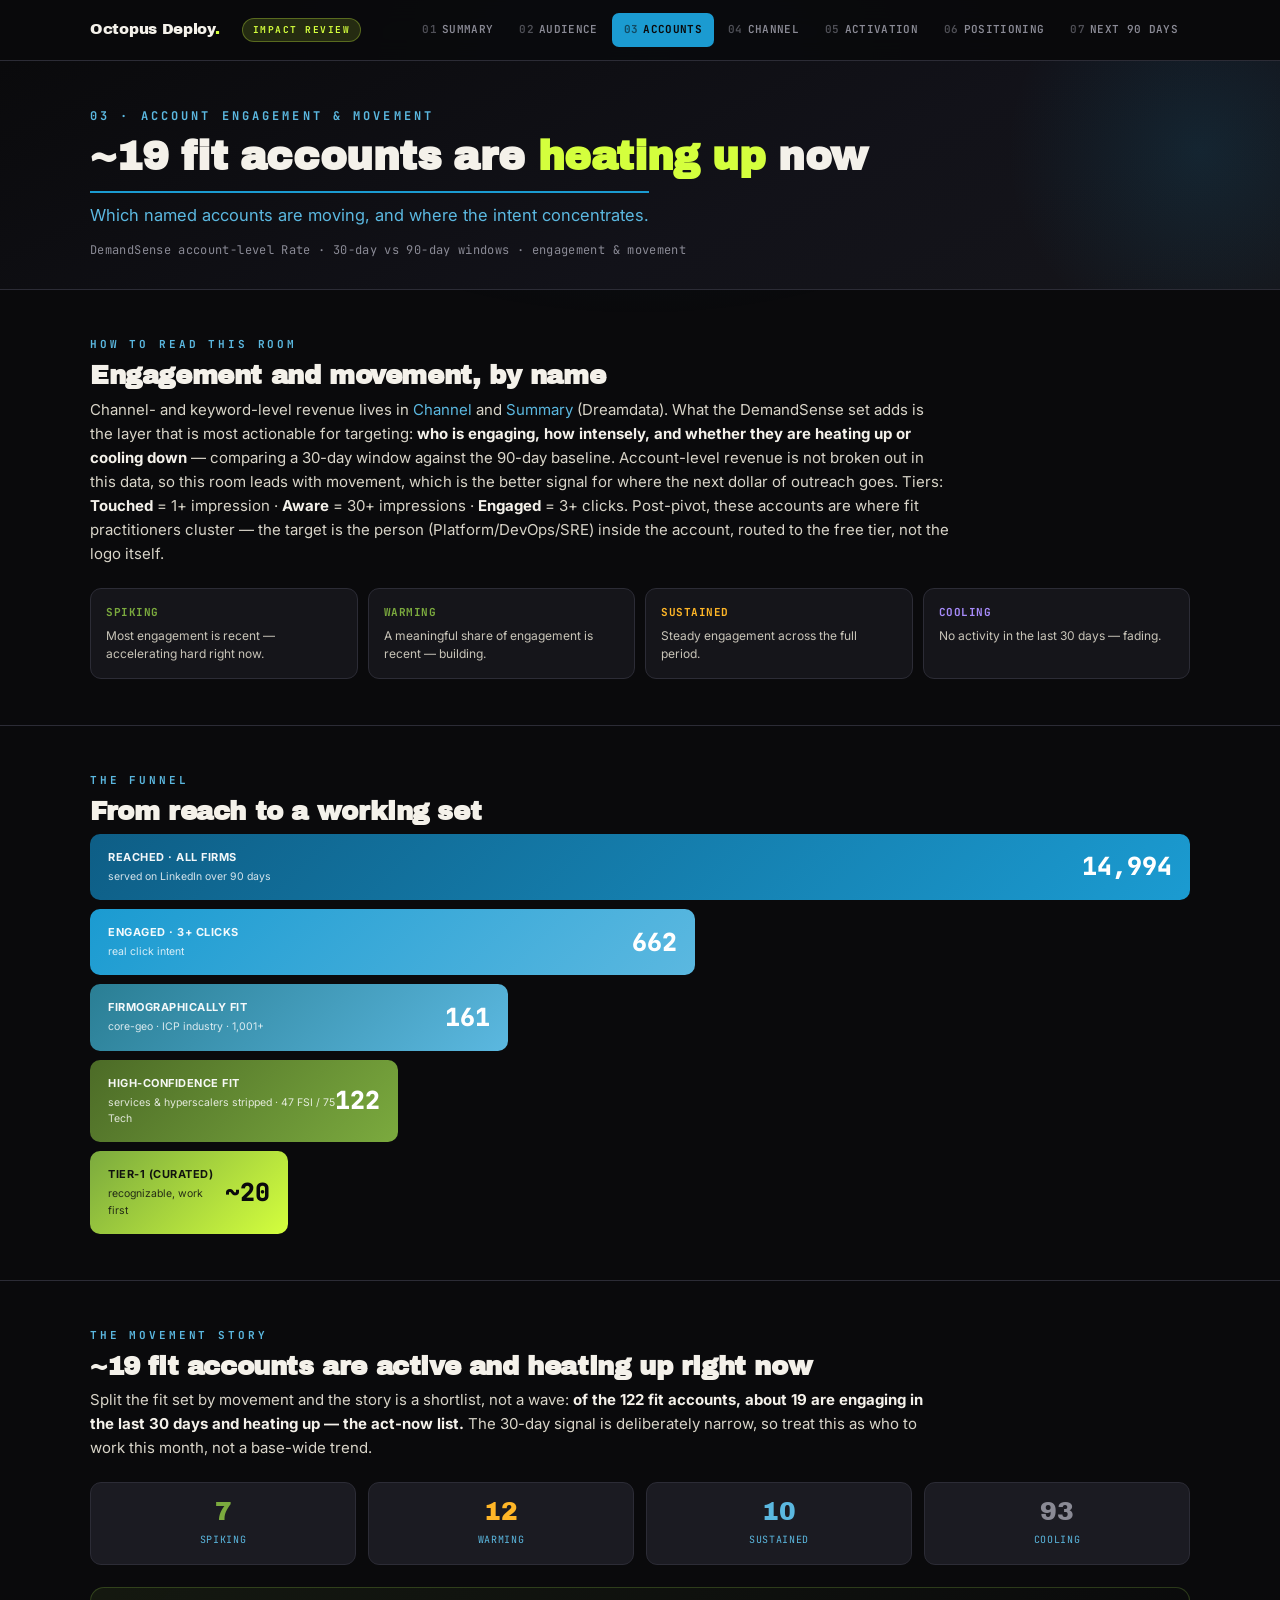
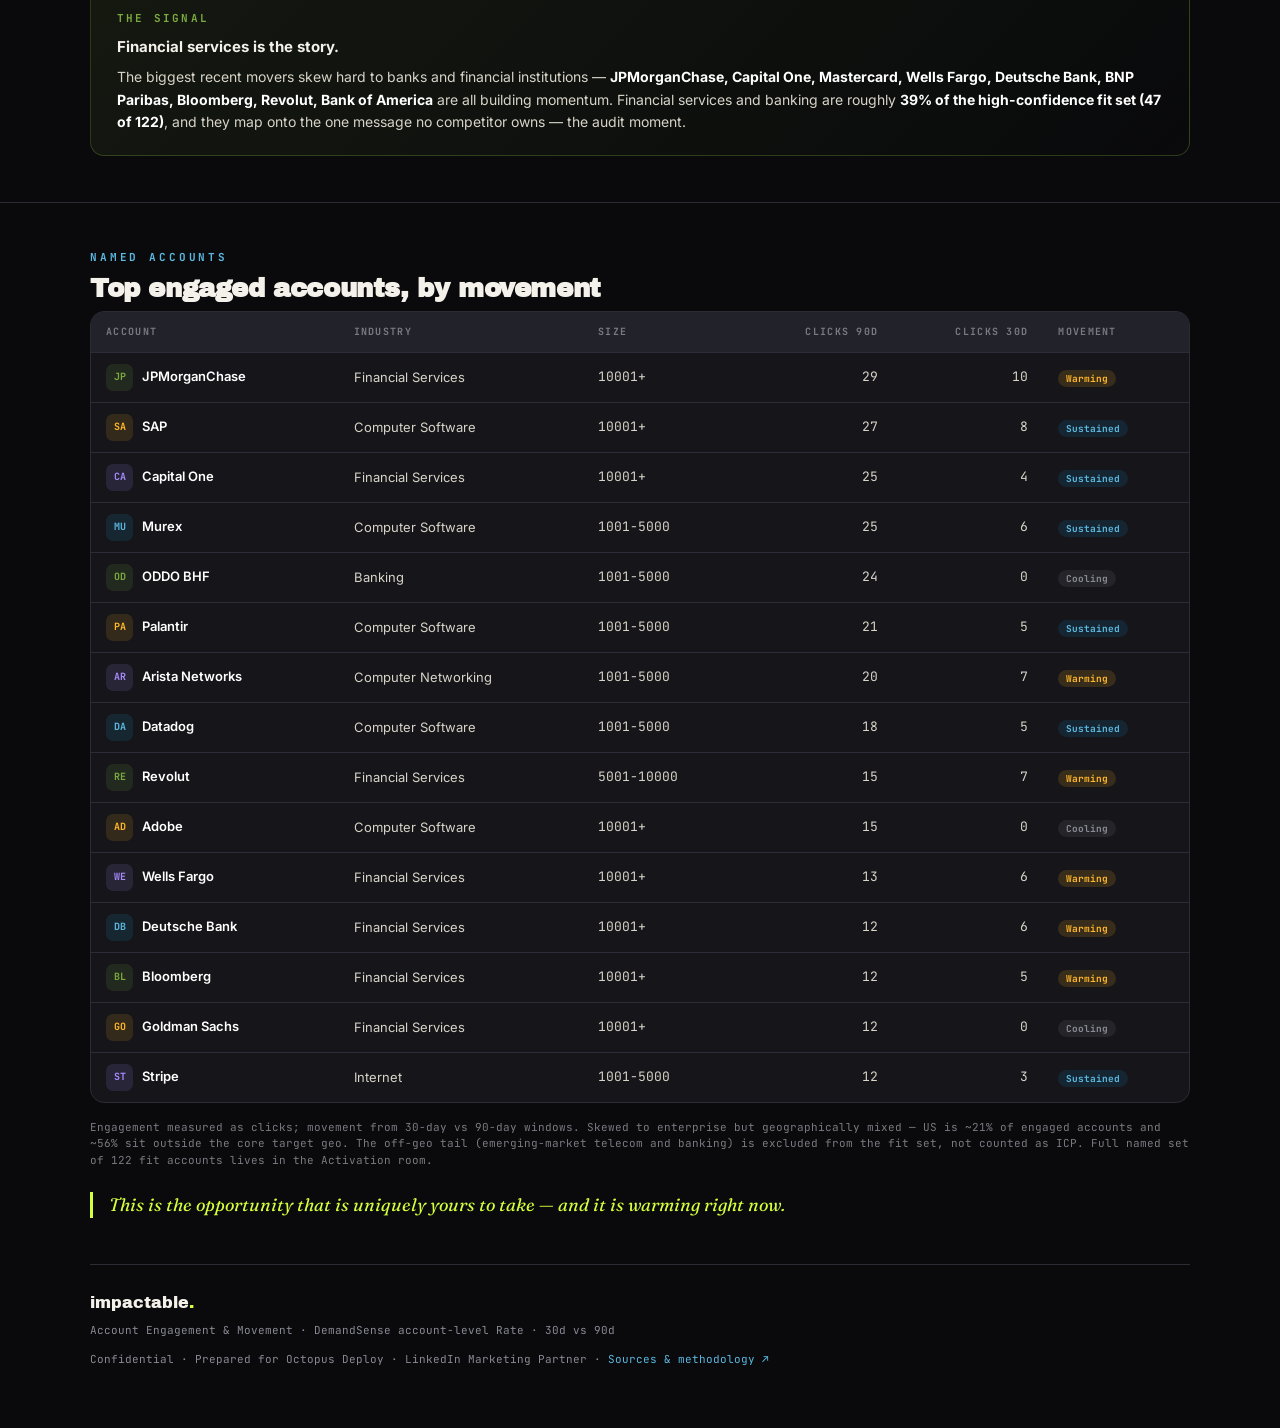
==== commit 8fc8c787: "refactor(nav): consolidate 10 tabs to 7; merge foundation pages into Positioning - New positioning.h" ====
--- a/accounts.html
+++ b/accounts.html
@@ -2,7 +2,7 @@
 <title>Accounts — Octopus Deploy Intelligence Room</title>
 <link rel="preconnect" href="https://fonts.googleapis.com"><link rel="preconnect" href="https://fonts.gstatic.com" crossorigin>
 <link href="https://fonts.googleapis.com/css2?family=Archivo+Black&family=Fraunces:ital,opsz,wght@0,9..144,400;0,9..144,500;0,9..144,600;1,9..144,400&family=Inter:wght@400;500;600;700;800&family=JetBrains+Mono:wght@400;500;700&display=swap" rel="stylesheet">
-<link rel="stylesheet" href="tokens.css"></head><body><div class="glow"></div><nav class="nav"><div class="row"><a class="brand" href="index.html">Octopus Deploy<span class="d">.</span></a><span class="phase">Impact Review</span><div class="tabs"><a class="tab" href="index.html"><span class="n">01</span>Summary</a><a class="tab" href="audience.html"><span class="n">02</span>Audience</a><a class="tab active" href="accounts.html"><span class="n">03</span>Accounts</a><a class="tab" href="channel.html"><span class="n">04</span>Channel</a><a class="tab" href="activation.html"><span class="n">05</span>Activation</a><a class="tab" href="white-space.html"><span class="n">06</span>White Space</a><a class="tab" href="targeting.html"><span class="n">07</span>Targeting</a><a class="tab" href="messaging.html"><span class="n">08</span>Messaging</a><a class="tab" href="next-90.html"><span class="n">09</span>Next 90 Days</a><a class="tab" href="sources.html"><span class="n">10</span>Sources</a></div></div></nav>
+<link rel="stylesheet" href="tokens.css"></head><body><div class="glow"></div><nav class="nav"><div class="row"><a class="brand" href="index.html">Octopus Deploy<span class="d">.</span></a><span class="phase">Impact Review</span><div class="tabs"><a class="tab" href="index.html"><span class="n">01</span>Summary</a><a class="tab" href="audience.html"><span class="n">02</span>Audience</a><a class="tab active" href="accounts.html"><span class="n">03</span>Accounts</a><a class="tab" href="channel.html"><span class="n">04</span>Channel</a><a class="tab" href="activation.html"><span class="n">05</span>Activation</a><a class="tab" href="positioning.html"><span class="n">06</span>Positioning</a><a class="tab" href="next-90.html"><span class="n">07</span>Next 90 Days</a></div></div></nav>
 <div class="rhero"><div class="wrap">
   <div class="rk">03 · Account Engagement &amp; Movement</div>
   <h1>~19 fit accounts are <span class="c">heating up</span> now</h1>
@@ -73,4 +73,4 @@
   <div class="srcnote">Engagement measured as clicks; movement from 30-day vs 90-day windows. Skewed to enterprise but geographically mixed — US is ~21% of engaged accounts and ~56% sit outside the core target geo. The off-geo tail (emerging-market telecom and banking) is excluded from the fit set, not counted as ICP. Full named set of 122 fit accounts lives in the Activation room.</div>
   <p class="sowhat">This is the opportunity that is uniquely yours to take — and it is warming right now.</p>
 </div></section>
-<div class="wrap"><div class="foot"><div><div class="fb">impactable<span class="d">.</span></div><div class="ft" style="margin-top:6px">Account Engagement &amp; Movement · DemandSense account-level Rate · 30d vs 90d</div></div><div class="ft">Confidential · Prepared for Octopus Deploy · LinkedIn Marketing Partner</div></div></div></body></html>+<div class="wrap"><div class="foot"><div><div class="fb">impactable<span class="d">.</span></div><div class="ft" style="margin-top:6px">Account Engagement &amp; Movement · DemandSense account-level Rate · 30d vs 90d</div></div><div class="ft">Confidential · Prepared for Octopus Deploy · LinkedIn Marketing Partner · <a href="sources.html" style="color:var(--accent-bright)">Sources &amp; methodology ↗</a></div></div></div></body></html>
